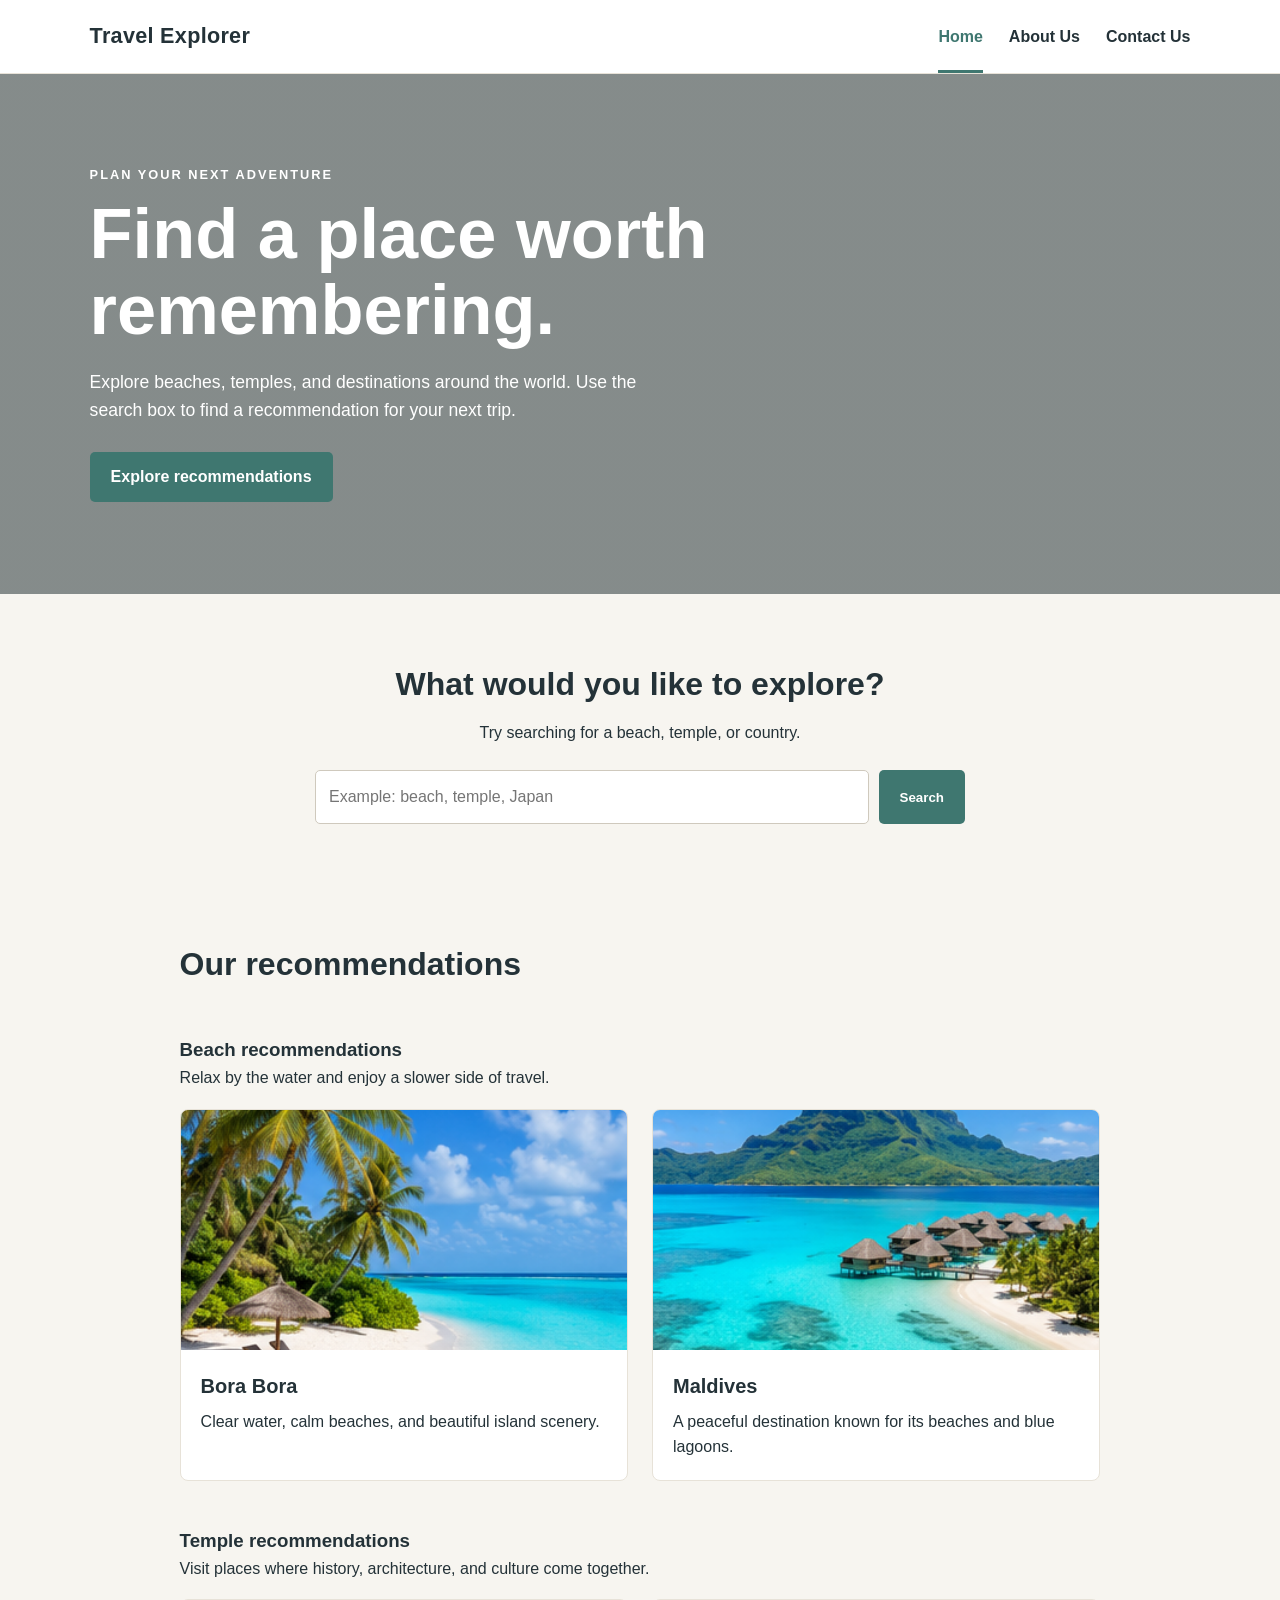
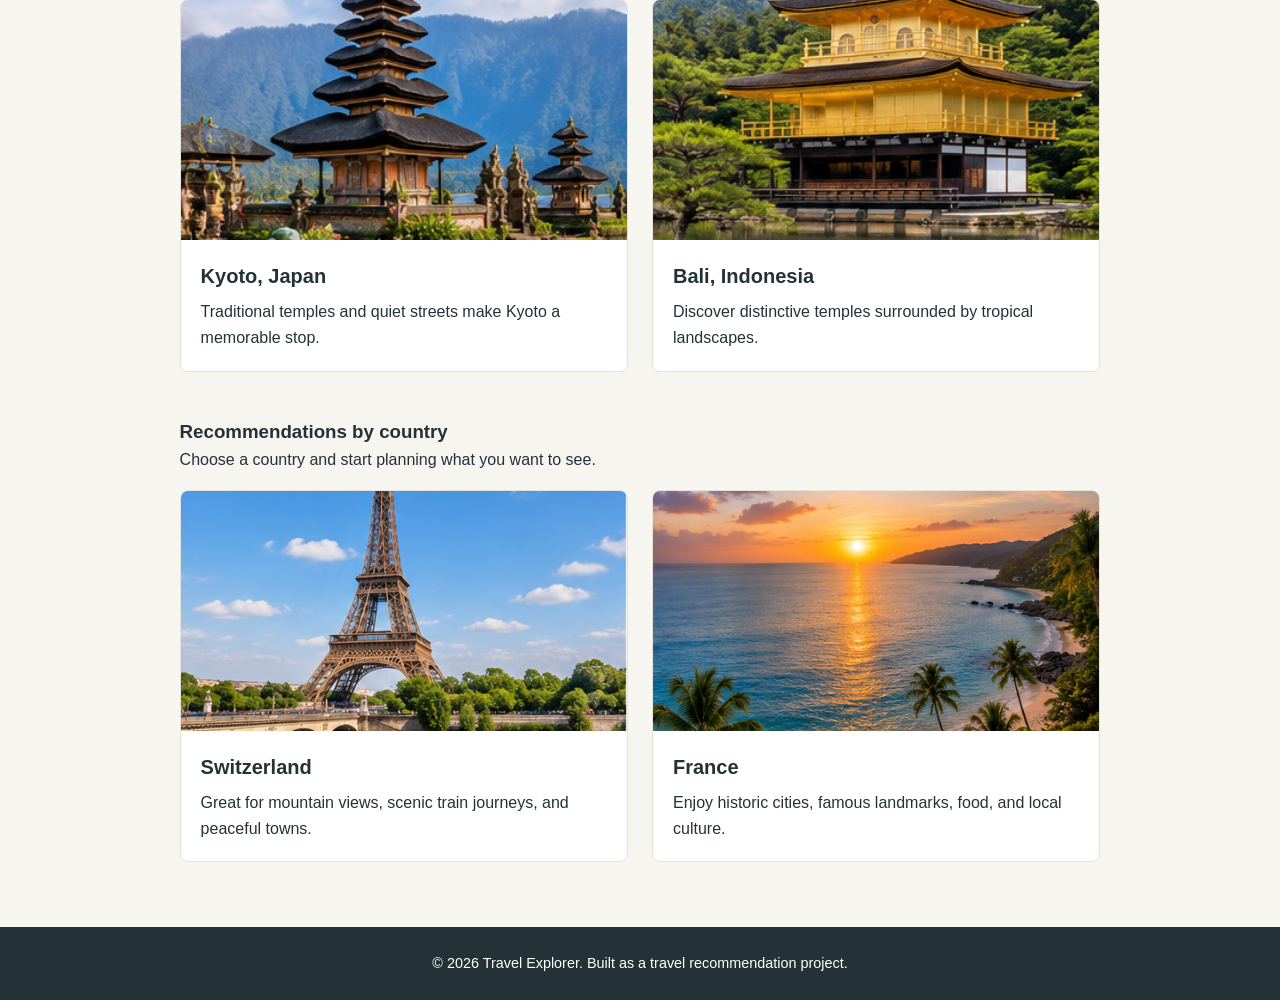
==== index.html @ 9c4bda41 "update" ====
<!DOCTYPE html>
<html lang="en">
<head>
<meta charset="UTF-8">
<meta name="viewport" content="width=device-width, initial-scale=1.0">
<title>Travel Explorer | Home</title>
<link rel="stylesheet" href="style.css">
</head>
<body>
<header class="navbar">
  <div class="logo">Travel Explorer</div>
  <nav>
    <a href="index.html" class="active">Home</a>
    <a href="about.html">About Us</a>
    <a href="contact.html">Contact Us</a>
  </nav>
</header>

<main>
<section class="hero">
  <div class="hero-content">
    <p class="eyebrow">Plan your next adventure</p>
    <h1>Find a place worth remembering.</h1>
    <p>Explore beaches, temples, and destinations around the world. Use the search box to find a recommendation for your next trip.</p>
    <a class="button" href="#recommendations">Explore recommendations</a>
  </div>
</section>

<section class="search-section">
  <h2>What would you like to explore?</h2>
  <p>Try searching for a beach, temple, or country.</p>
  <div class="search-box">
    <input id="searchInput" type="text" placeholder="Example: beach, temple, Japan">
    <button id="searchButton">Search</button>
  </div>
  <div id="searchResults" class="search-results"></div>
</section>

<section id="recommendations" class="recommendations">
<h2>Our recommendations</h2>

<div class="category">
  <div class="category-heading"><h3>Beach recommendations</h3><p>Relax by the water and enjoy a slower side of travel.</p></div>
  <div class="cards">
    <article class="card"><img src="images/beach-1.png" alt="Tropical beach"><div class="card-body"><h4>Bora Bora</h4><p>Clear water, calm beaches, and beautiful island scenery.</p></div></article>
    <article class="card"><img src="images/beach-2.png" alt="Sunny beach"><div class="card-body"><h4>Maldives</h4><p>A peaceful destination known for its beaches and blue lagoons.</p></div></article>
  </div>
</div>

<div class="category">
  <div class="category-heading"><h3>Temple recommendations</h3><p>Visit places where history, architecture, and culture come together.</p></div>
  <div class="cards">
    <article class="card"><img src="images/temple-1.png" alt="Historic temple"><div class="card-body"><h4>Kyoto, Japan</h4><p>Traditional temples and quiet streets make Kyoto a memorable stop.</p></div></article>
    <article class="card"><img src="images/temple-2.png" alt="Temple surrounded by nature"><div class="card-body"><h4>Bali, Indonesia</h4><p>Discover distinctive temples surrounded by tropical landscapes.</p></div></article>
  </div>
</div>

<div class="category">
  <div class="category-heading"><h3>Recommendations by country</h3><p>Choose a country and start planning what you want to see.</p></div>
  <div class="cards">
    <article class="card"><img src="images/country-1.png" alt="Mountain landscape in Switzerland"><div class="card-body"><h4>Switzerland</h4><p>Great for mountain views, scenic train journeys, and peaceful towns.</p></div></article>
    <article class="card"><img src="images/country-2.png" alt="City and landmark in France"><div class="card-body"><h4>France</h4><p>Enjoy historic cities, famous landmarks, food, and local culture.</p></div></article>
  </div>
</div>
</section>
</main>

<footer><p>&copy; 2026 Travel Explorer. Built as a travel recommendation project.</p></footer>
<script src="script.js"></script>
</body>
</html>
---- style.css ----
*{box-sizing:border-box;margin:0;padding:0}html{scroll-behavior:smooth}body{font-family:Arial,Helvetica,sans-serif;line-height:1.6;color:#243238;background:#f7f5f0}.navbar{min-height:70px;padding:0 7%;display:flex;align-items:center;justify-content:space-between;background:#fff;border-bottom:1px solid #e7e2d8}.logo{font-size:1.35rem;font-weight:700;letter-spacing:.3px}nav{display:flex;gap:26px}nav a{color:#243238;text-decoration:none;font-weight:600;padding:24px 0 20px;border-bottom:3px solid transparent}nav a:hover,nav a.active{border-bottom-color:#3f7770;color:#3f7770}.hero{min-height:520px;display:flex;align-items:center;padding:70px 7%;background:linear-gradient(rgba(20,35,38,.5),rgba(20,35,38,.5)),url("images/hero.svg") center/cover}.hero-content{max-width:650px;color:#fff}.eyebrow{text-transform:uppercase;letter-spacing:2px;font-size:.8rem;font-weight:700;margin-bottom:10px}.hero h1,.page-header h1{font-size:clamp(2.4rem,6vw,4.4rem);line-height:1.08;margin-bottom:20px}.hero p:not(.eyebrow){font-size:1.1rem;max-width:590px;margin-bottom:28px}.button,button{display:inline-block;border:none;background:#3f7770;color:#fff;text-decoration:none;padding:12px 21px;border-radius:5px;font-weight:700;cursor:pointer}.button:hover,button:hover{background:#315f59}.search-section,.recommendations,.content-section,.contact-section{max-width:1100px;margin:auto;padding:65px 7%}.search-section{text-align:center}.search-section h2,.recommendations>h2,.content-section h2,.contact-section h2{font-size:2rem;margin-bottom:10px}.search-box{max-width:650px;margin:25px auto 10px;display:flex;gap:10px}.search-box input,.contact-form input,.contact-form textarea{width:100%;border:1px solid #cfc9bd;border-radius:5px;background:#fff;padding:13px;font:inherit}.search-results{min-height:20px;margin-top:15px}.result{max-width:650px;margin:12px auto;padding:15px;background:#fff;border-left:4px solid #3f7770;text-align:left;border-radius:4px}.recommendations{padding-top:15px}.category{margin-top:45px}.category-heading{margin-bottom:18px}.cards{display:grid;grid-template-columns:repeat(2,1fr);gap:24px}.card{overflow:hidden;background:#fff;border:1px solid #e7e2d8;border-radius:8px}.card img{display:block;width:100%;height:240px;object-fit:cover}.card-body{padding:20px}.card-body h4{font-size:1.25rem;margin-bottom:7px}.page-header{padding:90px 7%;text-align:center;background:#e9eee9}.page-header h1{font-size:clamp(2.2rem,5vw,3.5rem)}.page-header>p:last-child{max-width:700px;margin:auto}.content-section{display:grid;grid-template-columns:1.5fr 1fr;gap:45px}.info-box{padding:28px;background:#fff;border:1px solid #e7e2d8;border-radius:8px}.info-box h3{margin-bottom:12px}.info-box ul{padding-left:20px}.content-section p{margin-bottom:15px}.contact-section{display:grid;grid-template-columns:.9fr 1.1fr;gap:55px}.contact-form{display:flex;flex-direction:column;gap:9px}.contact-form label{font-weight:700;margin-top:7px}.contact-form textarea{resize:vertical}.form-message{margin-top:8px;font-weight:600}footer{padding:25px 7%;text-align:center;background:#243238;color:#fff;font-size:.9rem}@media(max-width:700px){.navbar{padding:15px 5%;flex-direction:column;gap:8px}nav{gap:18px}nav a{padding:5px 0}.hero{min-height:480px;padding:50px 6%}.cards,.content-section,.contact-section{grid-template-columns:1fr}.search-box{flex-direction:column}.search-box button{width:100%}}
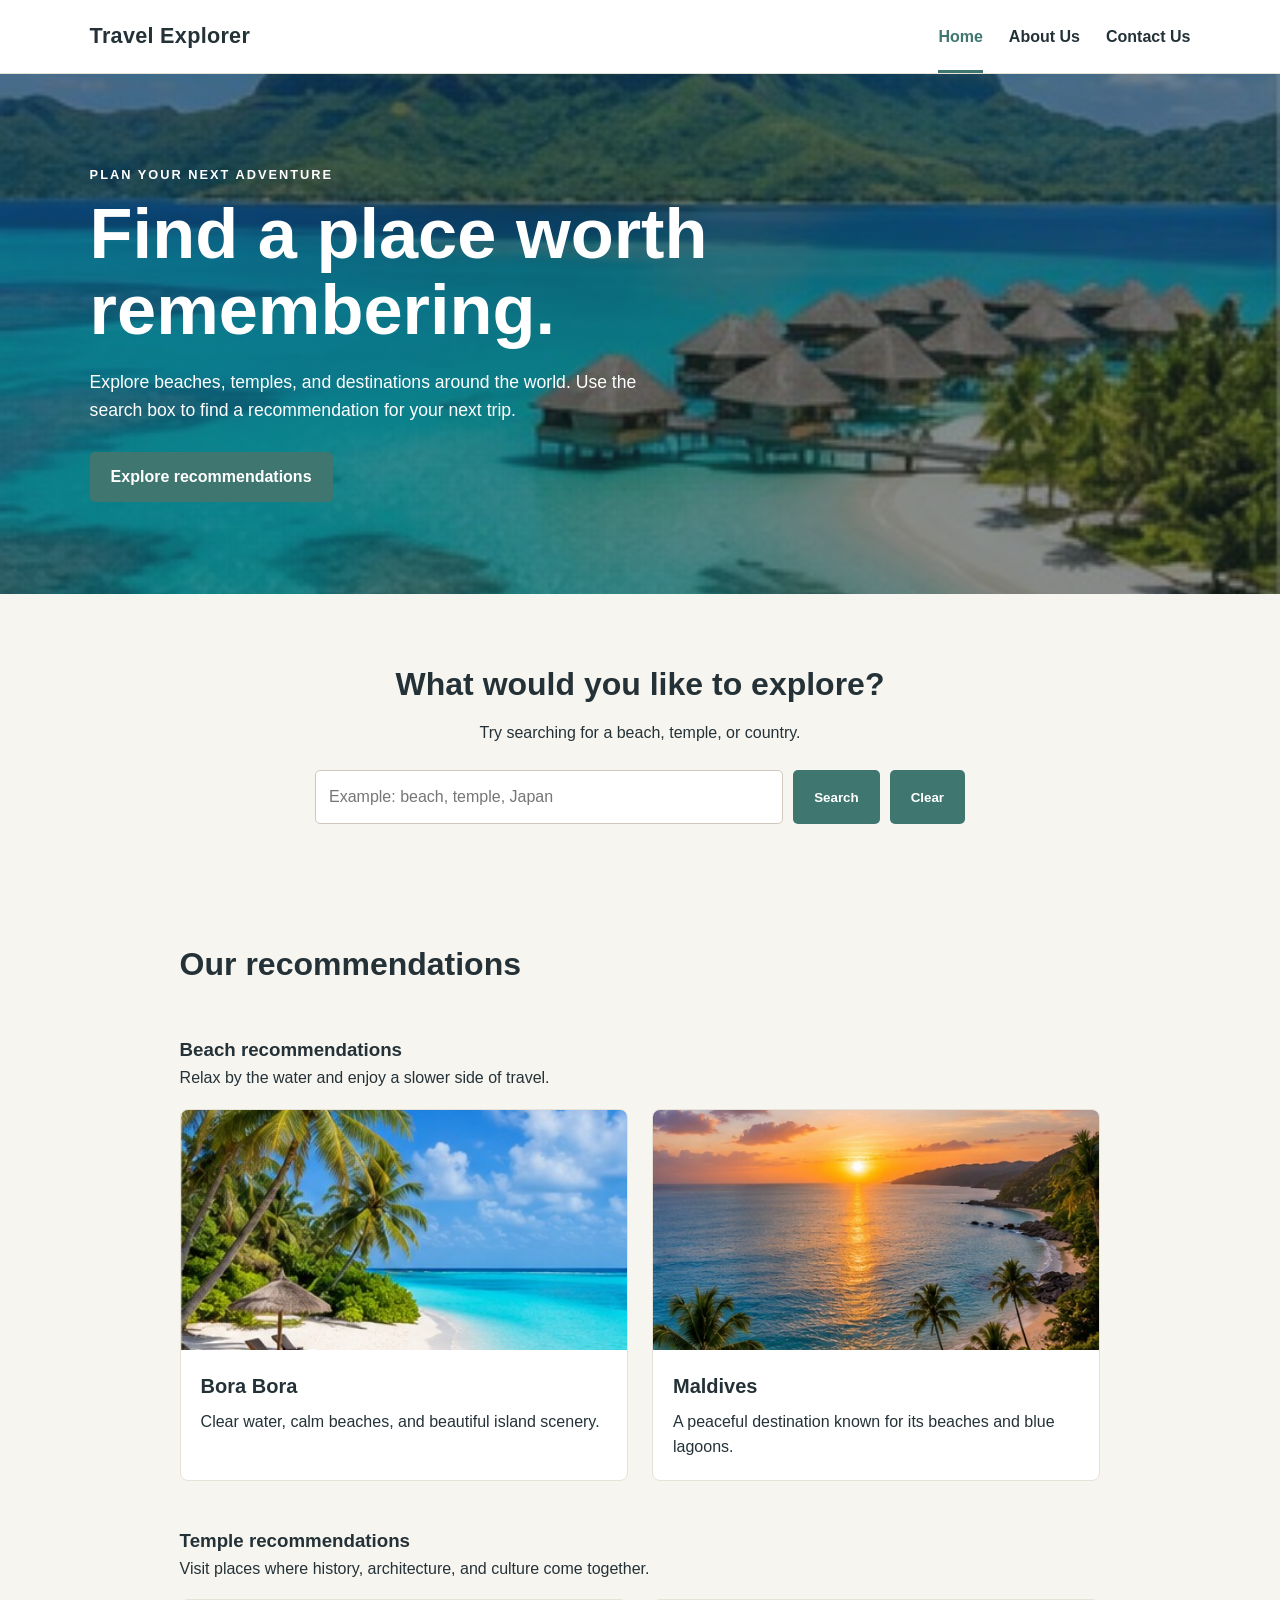
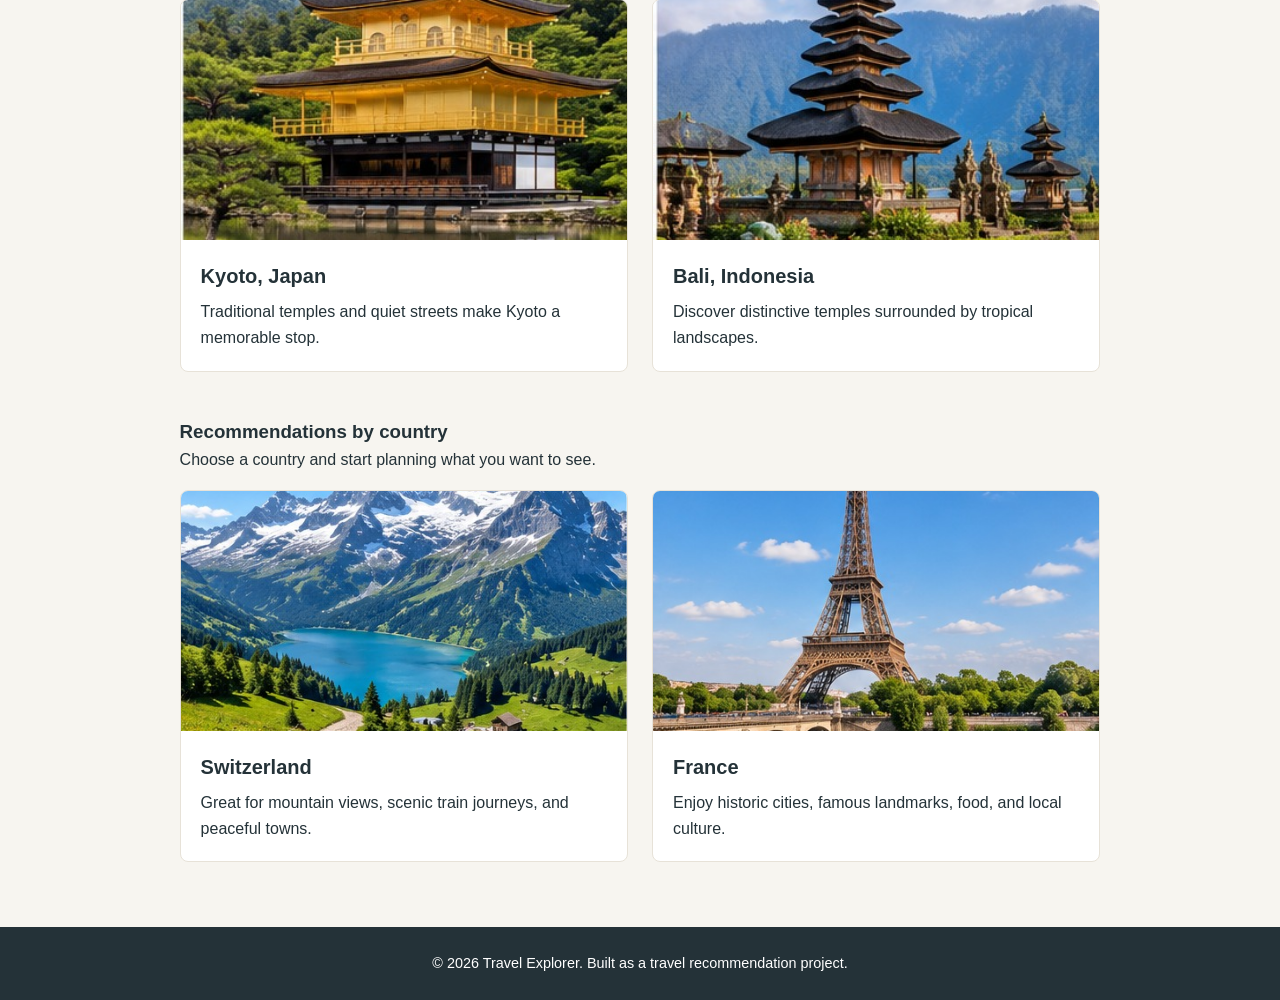
==== commit 6f8c6407: "update" ====
--- a/index.html
+++ b/index.html
@@ -32,6 +32,7 @@
   <div class="search-box">
     <input id="searchInput" type="text" placeholder="Example: beach, temple, Japan">
     <button id="searchButton">Search</button>
+    <button id="clearButton" type="button">Clear</button>
   </div>
   <div id="searchResults" class="search-results"></div>
 </section>
@@ -42,24 +43,24 @@
 <div class="category">
   <div class="category-heading"><h3>Beach recommendations</h3><p>Relax by the water and enjoy a slower side of travel.</p></div>
   <div class="cards">
-    <article class="card"><img src="images/beach-1.png" alt="Tropical beach"><div class="card-body"><h4>Bora Bora</h4><p>Clear water, calm beaches, and beautiful island scenery.</p></div></article>
-    <article class="card"><img src="images/beach-2.png" alt="Sunny beach"><div class="card-body"><h4>Maldives</h4><p>A peaceful destination known for its beaches and blue lagoons.</p></div></article>
+    <article class="card"><img src="images/beach-1.jpg" alt="Tropical beach"><div class="card-body"><h4>Bora Bora</h4><p>Clear water, calm beaches, and beautiful island scenery.</p></div></article>
+    <article class="card"><img src="images/beach-2.jpg" alt="Sunny beach"><div class="card-body"><h4>Maldives</h4><p>A peaceful destination known for its beaches and blue lagoons.</p></div></article>
   </div>
 </div>
 
 <div class="category">
   <div class="category-heading"><h3>Temple recommendations</h3><p>Visit places where history, architecture, and culture come together.</p></div>
   <div class="cards">
-    <article class="card"><img src="images/temple-1.png" alt="Historic temple"><div class="card-body"><h4>Kyoto, Japan</h4><p>Traditional temples and quiet streets make Kyoto a memorable stop.</p></div></article>
-    <article class="card"><img src="images/temple-2.png" alt="Temple surrounded by nature"><div class="card-body"><h4>Bali, Indonesia</h4><p>Discover distinctive temples surrounded by tropical landscapes.</p></div></article>
+    <article class="card"><img src="images/temple-1.jpg" alt="Historic temple"><div class="card-body"><h4>Kyoto, Japan</h4><p>Traditional temples and quiet streets make Kyoto a memorable stop.</p></div></article>
+    <article class="card"><img src="images/temple-2.jpg" alt="Temple surrounded by nature"><div class="card-body"><h4>Bali, Indonesia</h4><p>Discover distinctive temples surrounded by tropical landscapes.</p></div></article>
   </div>
 </div>
 
 <div class="category">
   <div class="category-heading"><h3>Recommendations by country</h3><p>Choose a country and start planning what you want to see.</p></div>
   <div class="cards">
-    <article class="card"><img src="images/country-1.png" alt="Mountain landscape in Switzerland"><div class="card-body"><h4>Switzerland</h4><p>Great for mountain views, scenic train journeys, and peaceful towns.</p></div></article>
-    <article class="card"><img src="images/country-2.png" alt="City and landmark in France"><div class="card-body"><h4>France</h4><p>Enjoy historic cities, famous landmarks, food, and local culture.</p></div></article>
+    <article class="card"><img src="images/country-1.jpg" alt="Mountain landscape in Switzerland"><div class="card-body"><h4>Switzerland</h4><p>Great for mountain views, scenic train journeys, and peaceful towns.</p></div></article>
+    <article class="card"><img src="images/country-2.jpg" alt="City and landmark in France"><div class="card-body"><h4>France</h4><p>Enjoy historic cities, famous landmarks, food, and local culture.</p></div></article>
   </div>
 </div>
 </section>
--- a/style.css
+++ b/style.css
@@ -1 +1 @@
-*{box-sizing:border-box;margin:0;padding:0}html{scroll-behavior:smooth}body{font-family:Arial,Helvetica,sans-serif;line-height:1.6;color:#243238;background:#f7f5f0}.navbar{min-height:70px;padding:0 7%;display:flex;align-items:center;justify-content:space-between;background:#fff;border-bottom:1px solid #e7e2d8}.logo{font-size:1.35rem;font-weight:700;letter-spacing:.3px}nav{display:flex;gap:26px}nav a{color:#243238;text-decoration:none;font-weight:600;padding:24px 0 20px;border-bottom:3px solid transparent}nav a:hover,nav a.active{border-bottom-color:#3f7770;color:#3f7770}.hero{min-height:520px;display:flex;align-items:center;padding:70px 7%;background:linear-gradient(rgba(20,35,38,.5),rgba(20,35,38,.5)),url("images/hero.svg") center/cover}.hero-content{max-width:650px;color:#fff}.eyebrow{text-transform:uppercase;letter-spacing:2px;font-size:.8rem;font-weight:700;margin-bottom:10px}.hero h1,.page-header h1{font-size:clamp(2.4rem,6vw,4.4rem);line-height:1.08;margin-bottom:20px}.hero p:not(.eyebrow){font-size:1.1rem;max-width:590px;margin-bottom:28px}.button,button{display:inline-block;border:none;background:#3f7770;color:#fff;text-decoration:none;padding:12px 21px;border-radius:5px;font-weight:700;cursor:pointer}.button:hover,button:hover{background:#315f59}.search-section,.recommendations,.content-section,.contact-section{max-width:1100px;margin:auto;padding:65px 7%}.search-section{text-align:center}.search-section h2,.recommendations>h2,.content-section h2,.contact-section h2{font-size:2rem;margin-bottom:10px}.search-box{max-width:650px;margin:25px auto 10px;display:flex;gap:10px}.search-box input,.contact-form input,.contact-form textarea{width:100%;border:1px solid #cfc9bd;border-radius:5px;background:#fff;padding:13px;font:inherit}.search-results{min-height:20px;margin-top:15px}.result{max-width:650px;margin:12px auto;padding:15px;background:#fff;border-left:4px solid #3f7770;text-align:left;border-radius:4px}.recommendations{padding-top:15px}.category{margin-top:45px}.category-heading{margin-bottom:18px}.cards{display:grid;grid-template-columns:repeat(2,1fr);gap:24px}.card{overflow:hidden;background:#fff;border:1px solid #e7e2d8;border-radius:8px}.card img{display:block;width:100%;height:240px;object-fit:cover}.card-body{padding:20px}.card-body h4{font-size:1.25rem;margin-bottom:7px}.page-header{padding:90px 7%;text-align:center;background:#e9eee9}.page-header h1{font-size:clamp(2.2rem,5vw,3.5rem)}.page-header>p:last-child{max-width:700px;margin:auto}.content-section{display:grid;grid-template-columns:1.5fr 1fr;gap:45px}.info-box{padding:28px;background:#fff;border:1px solid #e7e2d8;border-radius:8px}.info-box h3{margin-bottom:12px}.info-box ul{padding-left:20px}.content-section p{margin-bottom:15px}.contact-section{display:grid;grid-template-columns:.9fr 1.1fr;gap:55px}.contact-form{display:flex;flex-direction:column;gap:9px}.contact-form label{font-weight:700;margin-top:7px}.contact-form textarea{resize:vertical}.form-message{margin-top:8px;font-weight:600}footer{padding:25px 7%;text-align:center;background:#243238;color:#fff;font-size:.9rem}@media(max-width:700px){.navbar{padding:15px 5%;flex-direction:column;gap:8px}nav{gap:18px}nav a{padding:5px 0}.hero{min-height:480px;padding:50px 6%}.cards,.content-section,.contact-section{grid-template-columns:1fr}.search-box{flex-direction:column}.search-box button{width:100%}}+*{box-sizing:border-box;margin:0;padding:0}html{scroll-behavior:smooth}body{font-family:Arial,Helvetica,sans-serif;line-height:1.6;color:#243238;background:#f7f5f0}.navbar{min-height:70px;padding:0 7%;display:flex;align-items:center;justify-content:space-between;background:#fff;border-bottom:1px solid #e7e2d8}.logo{font-size:1.35rem;font-weight:700;letter-spacing:.3px}nav{display:flex;gap:26px}nav a{color:#243238;text-decoration:none;font-weight:600;padding:24px 0 20px;border-bottom:3px solid transparent}nav a:hover,nav a.active{border-bottom-color:#3f7770;color:#3f7770}.hero{min-height:520px;display:flex;align-items:center;padding:70px 7%;background:linear-gradient(rgba(20,35,38,.5),rgba(20,35,38,.5)),url("images/hero.jpg") center/cover}.hero-content{max-width:650px;color:#fff}.eyebrow{text-transform:uppercase;letter-spacing:2px;font-size:.8rem;font-weight:700;margin-bottom:10px}.hero h1,.page-header h1{font-size:clamp(2.4rem,6vw,4.4rem);line-height:1.08;margin-bottom:20px}.hero p:not(.eyebrow){font-size:1.1rem;max-width:590px;margin-bottom:28px}.button,button{display:inline-block;border:none;background:#3f7770;color:#fff;text-decoration:none;padding:12px 21px;border-radius:5px;font-weight:700;cursor:pointer}.button:hover,button:hover{background:#315f59}.search-section,.recommendations,.content-section,.contact-section{max-width:1100px;margin:auto;padding:65px 7%}.search-section{text-align:center}.search-section h2,.recommendations>h2,.content-section h2,.contact-section h2{font-size:2rem;margin-bottom:10px}.search-box{max-width:650px;margin:25px auto 10px;display:flex;gap:10px}.search-box input,.contact-form input,.contact-form textarea{width:100%;border:1px solid #cfc9bd;border-radius:5px;background:#fff;padding:13px;font:inherit}.search-results{min-height:20px;margin-top:15px}.result{max-width:650px;margin:12px auto;padding:15px;background:#fff;border-left:4px solid #3f7770;text-align:left;border-radius:4px}.recommendations{padding-top:15px}.category{margin-top:45px}.category-heading{margin-bottom:18px}.cards{display:grid;grid-template-columns:repeat(2,1fr);gap:24px}.card{overflow:hidden;background:#fff;border:1px solid #e7e2d8;border-radius:8px}.card img{display:block;width:100%;height:240px;object-fit:cover}.card-body{padding:20px}.card-body h4{font-size:1.25rem;margin-bottom:7px}.page-header{padding:90px 7%;text-align:center;background:#e9eee9}.page-header h1{font-size:clamp(2.2rem,5vw,3.5rem)}.page-header>p:last-child{max-width:700px;margin:auto}.content-section{display:grid;grid-template-columns:1.5fr 1fr;gap:45px}.info-box{padding:28px;background:#fff;border:1px solid #e7e2d8;border-radius:8px}.info-box h3{margin-bottom:12px}.info-box ul{padding-left:20px}.content-section p{margin-bottom:15px}.contact-section{display:grid;grid-template-columns:.9fr 1.1fr;gap:55px}.contact-form{display:flex;flex-direction:column;gap:9px}.contact-form label{font-weight:700;margin-top:7px}.contact-form textarea{resize:vertical}.form-message{margin-top:8px;font-weight:600}footer{padding:25px 7%;text-align:center;background:#243238;color:#fff;font-size:.9rem}@media(max-width:700px){.navbar{padding:15px 5%;flex-direction:column;gap:8px}nav{gap:18px}nav a{padding:5px 0}.hero{min-height:480px;padding:50px 6%}.cards,.content-section,.contact-section{grid-template-columns:1fr}.search-box{flex-direction:column}.search-box button{width:100%}}
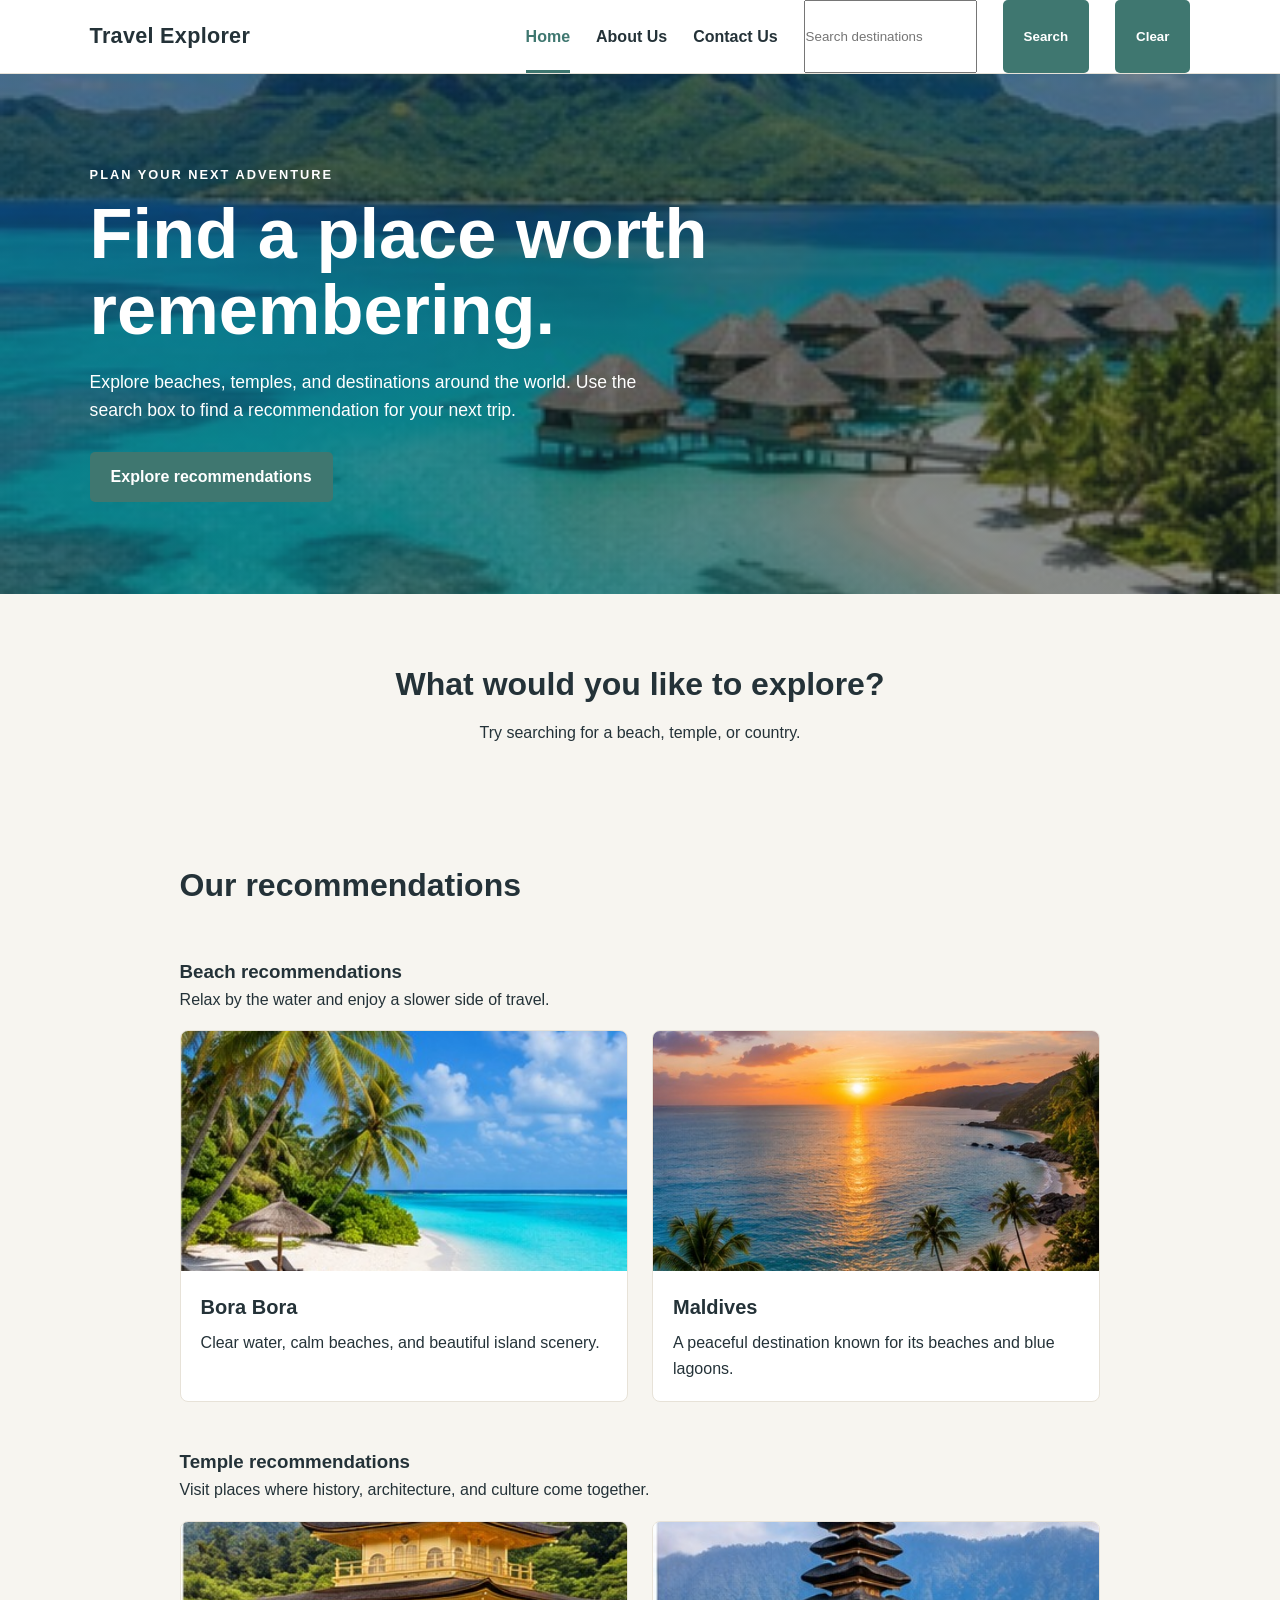
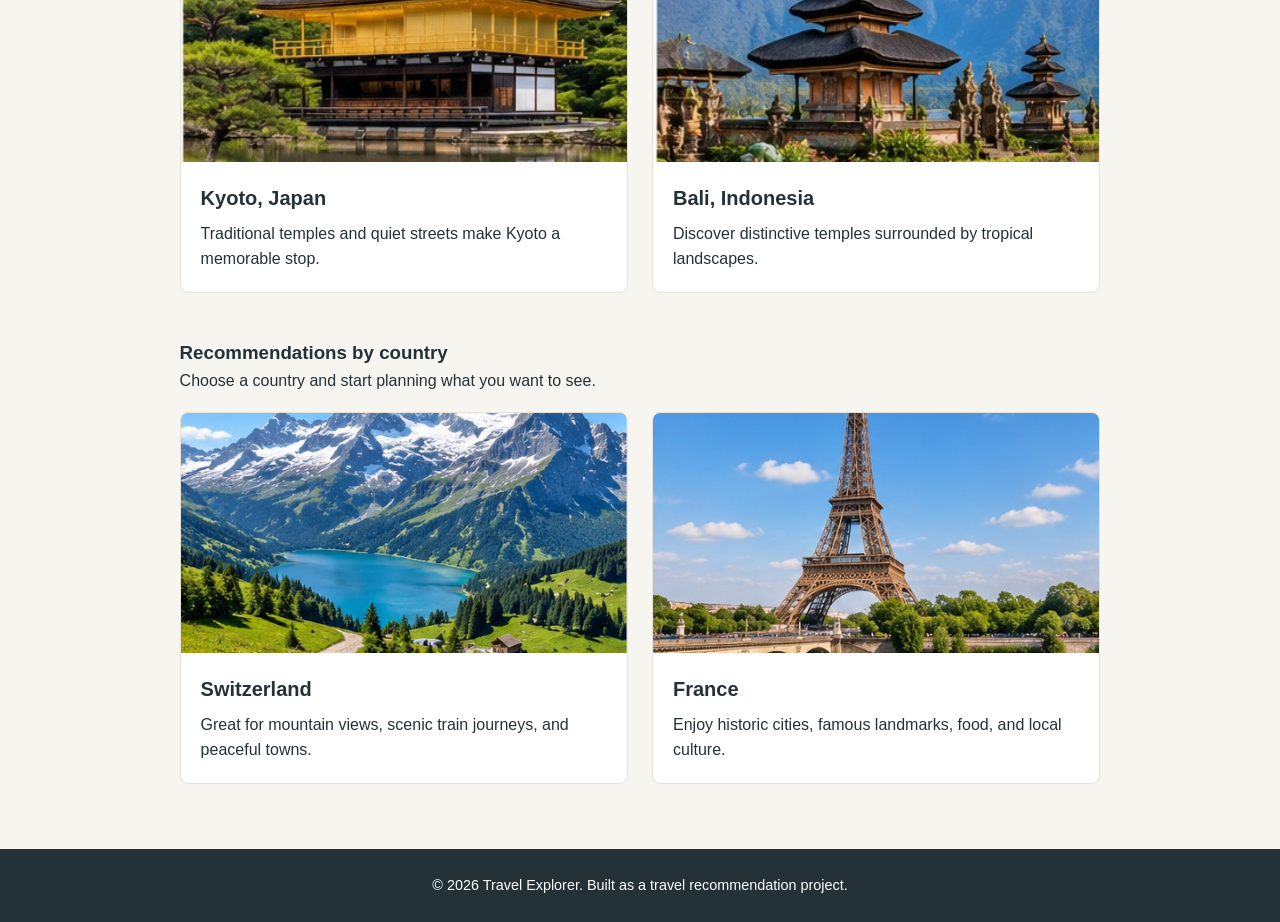
==== commit 495aaf1d: "update" ====
--- a/index.html
+++ b/index.html
@@ -13,6 +13,9 @@
     <a href="index.html" class="active">Home</a>
     <a href="about.html">About Us</a>
     <a href="contact.html">Contact Us</a>
+    <input id="searchInput" type="text" placeholder="Search destinations" aria-label="Search destinations">
+    <button id="searchButton" type="button">Search</button>
+    <button id="clearButton" type="button">Clear</button>
   </nav>
 </header>
 
@@ -29,18 +32,13 @@
 <section class="search-section">
   <h2>What would you like to explore?</h2>
   <p>Try searching for a beach, temple, or country.</p>
-  <div class="search-box">
-    <input id="searchInput" type="text" placeholder="Example: beach, temple, Japan">
-    <button id="searchButton">Search</button>
-    <button id="clearButton" type="button">Clear</button>
-  </div>
   <div id="searchResults" class="search-results"></div>
 </section>
 
 <section id="recommendations" class="recommendations">
 <h2>Our recommendations</h2>
 
-<div class="category">
+<div class="category" id="beachCategory">
   <div class="category-heading"><h3>Beach recommendations</h3><p>Relax by the water and enjoy a slower side of travel.</p></div>
   <div class="cards">
     <article class="card"><img src="images/beach-1.jpg" alt="Tropical beach"><div class="card-body"><h4>Bora Bora</h4><p>Clear water, calm beaches, and beautiful island scenery.</p></div></article>
@@ -48,7 +46,7 @@
   </div>
 </div>
 
-<div class="category">
+<div class="category" id="templeCategory">
   <div class="category-heading"><h3>Temple recommendations</h3><p>Visit places where history, architecture, and culture come together.</p></div>
   <div class="cards">
     <article class="card"><img src="images/temple-1.jpg" alt="Historic temple"><div class="card-body"><h4>Kyoto, Japan</h4><p>Traditional temples and quiet streets make Kyoto a memorable stop.</p></div></article>
@@ -56,7 +54,7 @@
   </div>
 </div>
 
-<div class="category">
+<div class="category" id="countryCategory">
   <div class="category-heading"><h3>Recommendations by country</h3><p>Choose a country and start planning what you want to see.</p></div>
   <div class="cards">
     <article class="card"><img src="images/country-1.jpg" alt="Mountain landscape in Switzerland"><div class="card-body"><h4>Switzerland</h4><p>Great for mountain views, scenic train journeys, and peaceful towns.</p></div></article>
--- a/style.css
+++ b/style.css
@@ -1 +1,12 @@
-*{box-sizing:border-box;margin:0;padding:0}html{scroll-behavior:smooth}body{font-family:Arial,Helvetica,sans-serif;line-height:1.6;color:#243238;background:#f7f5f0}.navbar{min-height:70px;padding:0 7%;display:flex;align-items:center;justify-content:space-between;background:#fff;border-bottom:1px solid #e7e2d8}.logo{font-size:1.35rem;font-weight:700;letter-spacing:.3px}nav{display:flex;gap:26px}nav a{color:#243238;text-decoration:none;font-weight:600;padding:24px 0 20px;border-bottom:3px solid transparent}nav a:hover,nav a.active{border-bottom-color:#3f7770;color:#3f7770}.hero{min-height:520px;display:flex;align-items:center;padding:70px 7%;background:linear-gradient(rgba(20,35,38,.5),rgba(20,35,38,.5)),url("images/hero.jpg") center/cover}.hero-content{max-width:650px;color:#fff}.eyebrow{text-transform:uppercase;letter-spacing:2px;font-size:.8rem;font-weight:700;margin-bottom:10px}.hero h1,.page-header h1{font-size:clamp(2.4rem,6vw,4.4rem);line-height:1.08;margin-bottom:20px}.hero p:not(.eyebrow){font-size:1.1rem;max-width:590px;margin-bottom:28px}.button,button{display:inline-block;border:none;background:#3f7770;color:#fff;text-decoration:none;padding:12px 21px;border-radius:5px;font-weight:700;cursor:pointer}.button:hover,button:hover{background:#315f59}.search-section,.recommendations,.content-section,.contact-section{max-width:1100px;margin:auto;padding:65px 7%}.search-section{text-align:center}.search-section h2,.recommendations>h2,.content-section h2,.contact-section h2{font-size:2rem;margin-bottom:10px}.search-box{max-width:650px;margin:25px auto 10px;display:flex;gap:10px}.search-box input,.contact-form input,.contact-form textarea{width:100%;border:1px solid #cfc9bd;border-radius:5px;background:#fff;padding:13px;font:inherit}.search-results{min-height:20px;margin-top:15px}.result{max-width:650px;margin:12px auto;padding:15px;background:#fff;border-left:4px solid #3f7770;text-align:left;border-radius:4px}.recommendations{padding-top:15px}.category{margin-top:45px}.category-heading{margin-bottom:18px}.cards{display:grid;grid-template-columns:repeat(2,1fr);gap:24px}.card{overflow:hidden;background:#fff;border:1px solid #e7e2d8;border-radius:8px}.card img{display:block;width:100%;height:240px;object-fit:cover}.card-body{padding:20px}.card-body h4{font-size:1.25rem;margin-bottom:7px}.page-header{padding:90px 7%;text-align:center;background:#e9eee9}.page-header h1{font-size:clamp(2.2rem,5vw,3.5rem)}.page-header>p:last-child{max-width:700px;margin:auto}.content-section{display:grid;grid-template-columns:1.5fr 1fr;gap:45px}.info-box{padding:28px;background:#fff;border:1px solid #e7e2d8;border-radius:8px}.info-box h3{margin-bottom:12px}.info-box ul{padding-left:20px}.content-section p{margin-bottom:15px}.contact-section{display:grid;grid-template-columns:.9fr 1.1fr;gap:55px}.contact-form{display:flex;flex-direction:column;gap:9px}.contact-form label{font-weight:700;margin-top:7px}.contact-form textarea{resize:vertical}.form-message{margin-top:8px;font-weight:600}footer{padding:25px 7%;text-align:center;background:#243238;color:#fff;font-size:.9rem}@media(max-width:700px){.navbar{padding:15px 5%;flex-direction:column;gap:8px}nav{gap:18px}nav a{padding:5px 0}.hero{min-height:480px;padding:50px 6%}.cards,.content-section,.contact-section{grid-template-columns:1fr}.search-box{flex-direction:column}.search-box button{width:100%}}+*{box-sizing:border-box;margin:0;padding:0}html{scroll-behavior:smooth}body{font-family:Arial,Helvetica,sans-serif;line-height:1.6;color:#243238;background:#f7f5f0}.navbar{min-height:70px;padding:0 7%;display:flex;align-items:center;justify-content:space-between;background:#fff;border-bottom:1px solid #e7e2d8}.logo{font-size:1.35rem;font-weight:700;letter-spacing:.3px}nav{display:flex;gap:26px}nav a{color:#243238;text-decoration:none;font-weight:600;padding:24px 0 20px;border-bottom:3px solid transparent}nav a:hover,nav a.active{border-bottom-color:#3f7770;color:#3f7770}.hero{min-height:520px;display:flex;align-items:center;padding:70px 7%;background:linear-gradient(rgba(20,35,38,.5),rgba(20,35,38,.5)),url("images/hero.jpg") center/cover}.hero-content{max-width:650px;color:#fff}.eyebrow{text-transform:uppercase;letter-spacing:2px;font-size:.8rem;font-weight:700;margin-bottom:10px}.hero h1,.page-header h1{font-size:clamp(2.4rem,6vw,4.4rem);line-height:1.08;margin-bottom:20px}.hero p:not(.eyebrow){font-size:1.1rem;max-width:590px;margin-bottom:28px}.button,button{display:inline-block;border:none;background:#3f7770;color:#fff;text-decoration:none;padding:12px 21px;border-radius:5px;font-weight:700;cursor:pointer}.button:hover,button:hover{background:#315f59}.search-section,.recommendations,.content-section,.contact-section{max-width:1100px;margin:auto;padding:65px 7%}.search-section{text-align:center}.search-section h2,.recommendations>h2,.content-section h2,.contact-section h2{font-size:2rem;margin-bottom:10px}.search-box{max-width:650px;margin:25px auto 10px;display:flex;gap:10px}.search-box input,.contact-form input,.contact-form textarea{width:100%;border:1px solid #cfc9bd;border-radius:5px;background:#fff;padding:13px;font:inherit}.search-results{min-height:20px;margin-top:15px}.result{max-width:650px;margin:12px auto;padding:15px;background:#fff;border-left:4px solid #3f7770;text-align:left;border-radius:4px}.recommendations{padding-top:15px}.category{margin-top:45px}.category-heading{margin-bottom:18px}.cards{display:grid;grid-template-columns:repeat(2,1fr);gap:24px}.card{overflow:hidden;background:#fff;border:1px solid #e7e2d8;border-radius:8px}.card img{display:block;width:100%;height:240px;object-fit:cover}.card-body{padding:20px}.card-body h4{font-size:1.25rem;margin-bottom:7px}.page-header{padding:90px 7%;text-align:center;background:#e9eee9}.page-header h1{font-size:clamp(2.2rem,5vw,3.5rem)}.page-header>p:last-child{max-width:700px;margin:auto}.content-section{display:grid;grid-template-columns:1.5fr 1fr;gap:45px}.info-box{padding:28px;background:#fff;border:1px solid #e7e2d8;border-radius:8px}.info-box h3{margin-bottom:12px}.info-box ul{padding-left:20px}.content-section p{margin-bottom:15px}.contact-section{display:grid;grid-template-columns:.9fr 1.1fr;gap:55px}.contact-form{display:flex;flex-direction:column;gap:9px}.contact-form label{font-weight:700;margin-top:7px}.contact-form textarea{resize:vertical}.form-message{margin-top:8px;font-weight:600}footer{padding:25px 7%;text-align:center;background:#243238;color:#fff;font-size:.9rem}@media(max-width:700px){.navbar{padding:15px 5%;flex-direction:column;gap:8px}nav{gap:18px}nav a{padding:5px 0}.hero{min-height:480px;padding:50px 6%}.cards,.content-section,.contact-section{grid-template-columns:1fr}.search-box{flex-direction:column}.search-box button{width:100%}}
+
+@media (max-width: 800px) {
+  .navbar nav {
+    flex-wrap: wrap;
+    gap: 8px;
+  }
+
+  .navbar nav input {
+    min-width: 160px;
+  }
+}
